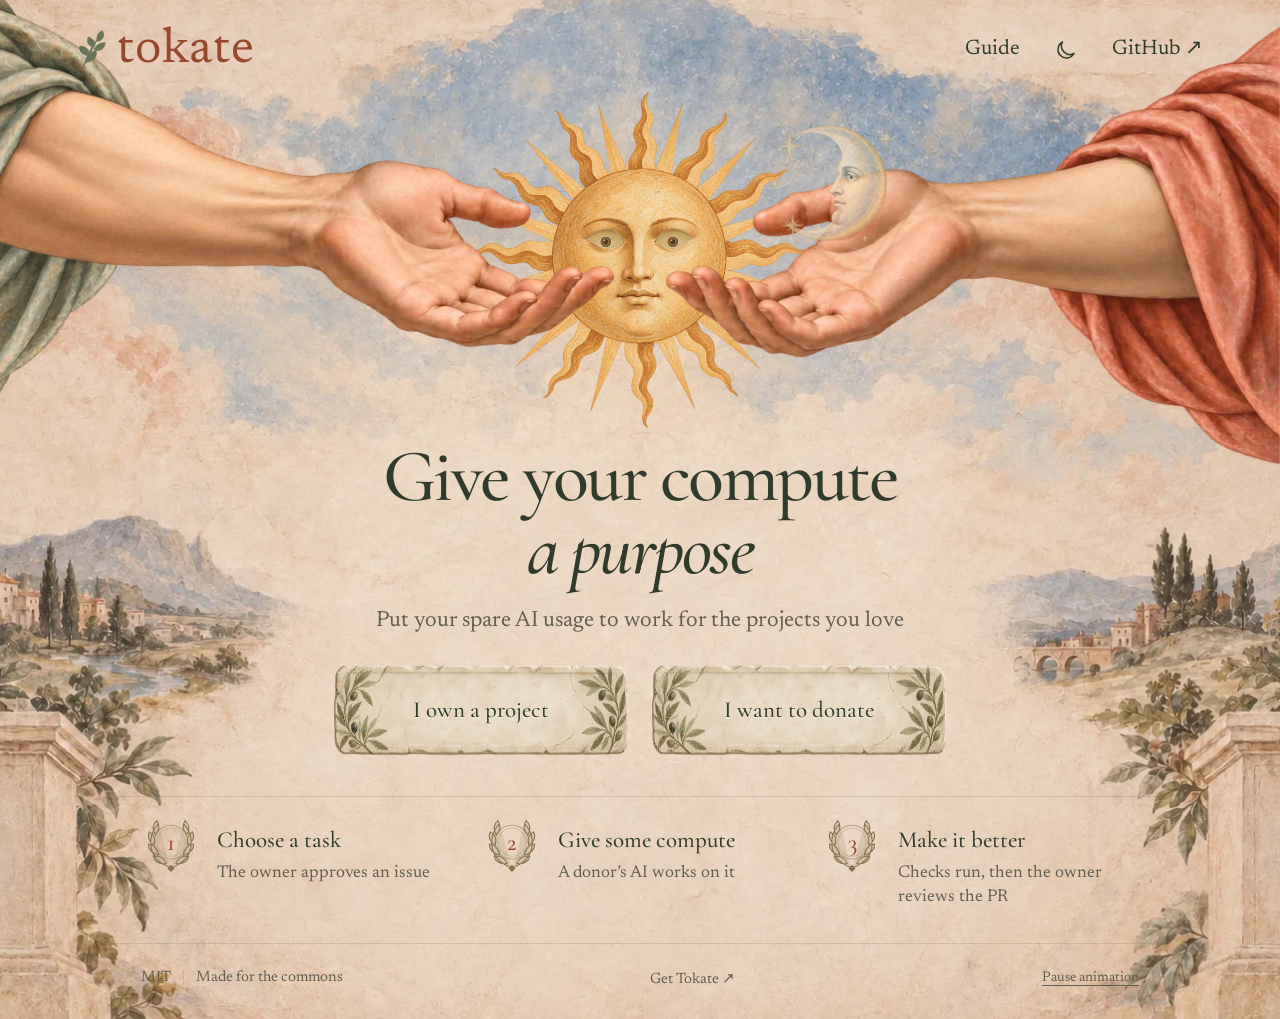
==== site/index.html @ a67f8fbc "Give irises and pupils matching painted grain" ====
<!doctype html>
<html lang="en">
    <head>
        <meta charset="utf-8" />
        <meta name="viewport" content="width=device-width,initial-scale=1" />
        <meta name="theme-color" content="#f3e7d4" />
        <meta
            name="description"
            content="Give your compute a purpose, help open-source projects with the AI usage you already have"
        />
        <title>Tokate · Give your compute a purpose</title>
        <script>
            try {
                document.documentElement.dataset.theme =
                    localStorage.getItem("tokate-theme") || "light";
            } catch {}
            if (location.hash === "#how-it-works") {
                history.replaceState(null, "", location.pathname + location.search);
                history.scrollRestoration = "manual";
                window.scrollTo(0, 0);
            }
        </script>
        <link rel="icon" href="assets/mark.svg" type="image/svg+xml" />
        <link rel="stylesheet" href="style.css" />
        <link rel="canonical" href="https://tokate.dev/" />
        <link
            rel="preload"
            as="image"
            href="assets/backdrop.webp"
            fetchpriority="high"
        />
        <link
            rel="preload"
            as="font"
            href="assets/cormorant.woff2"
            type="font/woff2"
            crossorigin
        />
        <link
            rel="preload"
            as="font"
            href="assets/cormorant-italic.woff2"
            type="font/woff2"
            crossorigin
        />
        <link
            rel="preload"
            as="font"
            href="assets/newsreader.woff2"
            type="font/woff2"
            crossorigin
        />
        <script src="app.js" defer></script>
    </head>
    <body>
        <a class="skip" href="#main">Skip to content</a>
        <header>
            <a class="wordmark" href="./" aria-label="Tokate home"
                ><svg viewBox="0 0 44 60" aria-hidden="true">
                    <path
                        d="M9 55C13 33 27 18 34 5M16 37C1 36 4 24 4 24c13 0 14 9 12 13M23 26C11 21 16 11 16 11c12 4 10 12 7 15M29 17C26 5 36 2 36 2c5 9-2 15-7 15M12 47c1-13 15-17 15-17 3 12-7 16-15 17M24 29c4-11 16-10 16-10-1 11-10 12-16 10"
                    /></svg
                >tokate</a
            >
            <nav aria-label="Main navigation">
                <a
                    href="https://github.com/obselate/tokate/blob/main/README.md"
                    >Guide</a
                >
                <button id="theme-toggle" type="button" aria-label="Switch to moonlight" title="Switch to moonlight">
                    <svg viewBox="0 0 24 24" aria-hidden="true">
                        <path class="theme-moon" d="M20 15.5A8.5 8.5 0 0 1 8.5 4 8.5 8.5 0 1 0 20 15.5Z" />
                        <g class="theme-sun">
                            <circle cx="12" cy="12" r="4" />
                            <path d="M12 1V4M12 20V23M1 12H4M20 12H23M4.2 4.2L6.3 6.3M17.7 17.7L19.8 19.8M4.2 19.8L6.3 17.7M17.7 6.3L19.8 4.2" />
                        </g>
                    </svg>
                </button>
                <a href="https://github.com/obselate/tokate"
                    >GitHub <span aria-hidden="true">↗</span></a
                >
            </nav>
        </header>
        <main id="main">
            <section class="hero" aria-labelledby="headline">
                <div class="heavens">
                    <button
                        class="sun"
                        type="button"
                        aria-label="Daylight"
                        aria-pressed="true"
                        data-theme="light"
                        title="Switch to daylight"
                    >
                        <img
                            src="assets/sun.webp"
                            alt=""
                            fetchpriority="high"
                            draggable="false"
                        />
                        <svg class="eyes" viewBox="0 0 1254 1254" aria-hidden="true">
                            <defs>
                                <clipPath id="left-eye">
                                    <path
                                        d="M430 548C452 536 478 514 505 514C532 514 554 533 568 557C542 582 516 592 489 583C465 575 447 558 430 548"
                                    />
                                </clipPath>
                                <clipPath id="right-eye">
                                    <path
                                        d="M684 557C698 533 721 514 748 513C776 512 800 531 823 543C804 562 782 582 756 586C729 590 703 578 684 557"
                                    />
                                </clipPath>
                                <radialGradient
                                    id="eye-white"
                                    cx=".5"
                                    cy=".75"
                                    r=".8"
                                >
                                    <stop stop-color="#e1c58d" />
                                    <stop offset=".65" stop-color="#c6a466" />
                                    <stop offset="1" stop-color="#96703a" />
                                </radialGradient>
                                <radialGradient id="iris">
                                    <stop stop-color="#654b2d" />
                                    <stop offset=".6" stop-color="#936939" />
                                    <stop offset="1" stop-color="#674c2c" />
                                </radialGradient>
                                <filter id="eye-grain" x="0" y="0" width="100%" height="100%">
                                    <feTurbulence type="fractalNoise" baseFrequency=".16" numOctaves="3" seed="7" result="grain" />
                                    <feColorMatrix type="matrix" values=".3 .3 .3 0 .55 .3 .3 .3 0 .55 .3 .3 .3 0 .55 0 0 0 0 1" />
                                    <feBlend in2="SourceGraphic" mode="multiply" />
                                    <feComposite in2="SourceGraphic" operator="in" />
                                    <feDisplacementMap in2="grain" scale="1.2" xChannelSelector="R" yChannelSelector="G" />
                                </filter>
                            </defs>
                            <g class="eye eye-left">
                                <path
                                    class="white" filter="url(#eye-grain)"
                                    d="M430 548C452 536 478 514 505 514C532 514 554 533 568 557C542 582 516 592 489 583C465 575 447 558 430 548"
                                />
                                <g clip-path="url(#left-eye)">
                                    <g class="pupil" filter="url(#eye-grain)">
                                        <circle
                                            cx="501"
                                            cy="560"
                                            r="21"
                                            fill="url(#iris)"
                                        />
                                        <circle
                                            cx="501"
                                            cy="560"
                                            r="9"
                                            fill="#503a26"
                                        />
                                        <circle
                                            cx="496"
                                            cy="555"
                                            r="3"
                                            fill="#ebd5a7"
                                            opacity=".8"
                                        />
                                    </g>
                                </g>
                                <path
                                    class="lid"
                                    d="M430 548C452 536 478 514 505 514C532 514 554 533 568 557"
                                />
                            </g>
                            <g class="eye eye-right">
                                <path
                                    class="white" filter="url(#eye-grain)"
                                    d="M684 557C698 533 721 514 748 513C776 512 800 531 823 543C804 562 782 582 756 586C729 590 703 578 684 557"
                                />
                                <g clip-path="url(#right-eye)">
                                    <g class="pupil" filter="url(#eye-grain)">
                                        <circle
                                            cx="748"
                                            cy="560"
                                            r="21"
                                            fill="url(#iris)"
                                        />
                                        <circle
                                            cx="748"
                                            cy="560"
                                            r="9"
                                            fill="#503a26"
                                        />
                                        <circle
                                            cx="743"
                                            cy="555"
                                            r="3"
                                            fill="#ebd5a7"
                                            opacity=".8"
                                        />
                                    </g>
                                </g>
                                <path
                                    class="lid"
                                    d="M684 557C698 533 721 514 748 513C776 512 800 531 823 543"
                                />
                            </g>
                        </svg>
                    </button>
                    <button
                        class="moon"
                        type="button"
                        aria-label="Moonlight"
                        aria-pressed="false"
                        data-theme="dark"
                        title="Switch to moonlight"
                    >
                        <img src="assets/moon.webp" alt="" draggable="false" />
                        <svg class="eyes" viewBox="0 0 1254 1254" aria-hidden="true">
                            <defs>
                                <clipPath id="moon-eye">
                                    <path d="M764 549C796 548 833 568 865 578C838 592 799 600 773 590C763 580 760 564 764 549" />
                                </clipPath>
                                <radialGradient id="moon-white" cx=".6" cy=".8" r=".9">
                                    <stop stop-color="#e4d4ac" />
                                    <stop offset=".65" stop-color="#cabb97" />
                                    <stop offset="1" stop-color="#8b8874" />
                                </radialGradient>
                                <radialGradient id="moon-iris">
                                    <stop stop-color="#485453" />
                                    <stop offset=".65" stop-color="#79837a" />
                                    <stop offset="1" stop-color="#535e5b" />
                                </radialGradient>
                            </defs>
                            <g clip-path="url(#moon-eye)">
                                <path fill="url(#moon-white)" filter="url(#eye-grain)" d="M760 545H870V605H760Z" />
                                <g class="pupil" filter="url(#eye-grain)">
                                    <ellipse cx="806" cy="573" rx="16" ry="23" fill="url(#moon-iris)" />
                                    <ellipse cx="806" cy="571" rx="7" ry="12" fill="#384342" />
                                    <circle cx="802" cy="563" r="3" fill="#f0e6cc" opacity=".8" />
                                </g>
                            </g>
                        </svg>
                        <img class="moon-stars" src="assets/painted-stars.webp" alt="" draggable="false" />
                    </button>
                    <img
                        class="hands hand-left"
                        src="assets/hands-smooth.webp"
                        alt=""
                        fetchpriority="high"
                        draggable="false"
                    />
                    <img
                        class="hands hand-right"
                        src="assets/hands-smooth.webp"
                        alt=""
                        draggable="false"
                    />
                </div>
                <div class="hero-copy">
                    <h1 id="headline">
                        Give your compute<br /><em>a purpose</em>
                    </h1>
                    <p>
                        Put your spare AI usage to work<br
                            class="mobile-break"
                        />
                        for the projects you love
                    </p>
                    <div class="choices">
                        <button class="button primary" data-role="owner">
                            I own a project</button
                        ><button class="button secondary" data-role="donor">
                            I want to donate
                        </button>
                    </div>
                </div>
            </section>
            <section
                class="steps"
                aria-label="How Tokate works"
            >
                <article>
                    <span class="number">1</span>
                    <div>
                        <h2>Choose a task</h2>
                        <p>The owner approves an issue</p>
                    </div>
                </article>
                <article>
                    <span class="number">2</span>
                    <div>
                        <h2>Give some compute</h2>
                        <p>A donor’s AI works on it</p>
                    </div>
                </article>
                <article>
                    <span class="number">3</span>
                    <div>
                        <h2>Make it better</h2>
                        <p>Checks run, then the owner reviews the PR</p>
                    </div>
                </article>
            </section>
        </main>
        <footer>
            <span class="commons">
                <a href="https://github.com/obselate/tokate/blob/main/LICENSE">MIT</a>
                <span>Made for the commons</span>
            </span>
            <a href="https://github.com/obselate/tokate/releases/latest"
                >Get Tokate <span aria-hidden="true">↗</span></a
            ><button id="motion" aria-pressed="false">Pause animation</button>
        </footer>
        <dialog id="setup" aria-labelledby="setup-title">
            <div class="scroll-content" tabindex="-1" autofocus>
                <h2 id="setup-title"></h2>
                <ol id="setup-steps"></ol>
                <div class="agent-help">
                    <p>Have a coding agent? Let it guide you</p>
                    <button class="button primary" id="copy-prompt">
                        <svg class="copy-check" viewBox="0 0 24 24" aria-hidden="true"><path d="M5 12L10 17L20 6" /></svg>
                        <span id="copy-status" aria-live="polite" aria-atomic="true">Copy setup prompt</span>
                    </button>
                </div>
                <a
                    class="guide-link"
                    id="full-guide"
                    href="https://github.com/obselate/tokate/blob/main/README.md"
                    >Or follow the step-by-step guide ↗</a
                >
                <button id="dismiss">Roll up the scroll</button>
                <textarea
                    id="prompt-fallback"
                    aria-label="Setup prompt to copy"
                    readonly
                    hidden
                ></textarea>
            </div>
            <button
                class="roll-handle"
                aria-label="Drag upward to roll up"
                title="Drag upward to roll up"
            ></button>
        </dialog>
    </body>
</html>
---- site/style.css ----
@font-face {
    font-family: Decree;
    src: url(assets/tokate-decree.woff2) format("woff2");
    font-weight: 400;
    font-display: swap;
}
@font-face {
    font-family: Cormorant;
    src: url(assets/cormorant.woff2) format("woff2");
    font-weight: 500;
    font-display: swap;
}
@font-face {
    font-family: Cormorant;
    src: url(assets/cormorant-italic.woff2) format("woff2");
    font-weight: 500;
    font-style: italic;
    font-display: swap;
}
@font-face {
    font-family: Newsreader;
    src: url(assets/newsreader-italic.woff2) format("woff2");
    font-weight: 400;
    font-style: italic;
    font-display: swap;
}
@font-face {
    font-family: Newsreader;
    src: url(assets/newsreader.woff2) format("woff2");
    font-weight: 400;
    font-display: swap;
}
:root {
    color-scheme: light;
    --paper: #f3e7d4;
    --ink: #303b2b;
    --muted: #625d4e;
    --rust: #97492e;
    --sage: #697459;
    --line: #7e725338;
    --serif: Newsreader, Georgia, serif;
    --display: Cormorant, Georgia, serif;
}
:root[data-theme="dark"] {
    color-scheme: dark;
    --paper: #23324b;
    --ink: #eee5cf;
    --muted: #c1c6cb;
    --rust: #e2bb80;
    --sage: #b0bfa6;
    --line: #c4cbd536;
}
* {
    box-sizing: border-box;
}
html {
    scroll-behavior: smooth;
    scroll-padding-top: 2rem;
}
body {
    margin: 0;
    background: var(--paper) url(assets/backdrop.webp) center top/cover no-repeat;
    color: var(--ink);
    font-family: var(--serif);
    font-size: 18px;
    min-height: 100svh;
    transition: background-color 0.7s ease, color 0.5s ease;
}
:root[data-theme="dark"] body {
    background-blend-mode: multiply;
}
a {
    color: inherit;
    text-decoration: none;
}
button,
a {
    -webkit-tap-highlight-color: transparent;
}
button {
    font: inherit;
    cursor: pointer;
}
a:focus-visible,
button:focus-visible,
textarea:focus-visible {
    outline: 2px solid var(--rust);
    outline-offset: 6px;
}
header {
    max-width: 1400px;
    margin: auto;
    padding: 25px 6%;
    display: flex;
    align-items: center;
    justify-content: space-between;
    position: relative;
    z-index: 2;
}
.wordmark {
    display: flex;
    align-items: center;
    gap: 9px;
    font-size: 50px;
    letter-spacing: 1px;
    line-height: 1;
    color: var(--rust);
}
.wordmark svg {
    width: 31px;
    height: 45px;
    fill: var(--sage);
    stroke: var(--sage);
    stroke-width: 1;
}
nav {
    display: flex;
    gap: 34px;
    font-size: 21px;
    align-items: center;
    line-height: 1.2;
}
#theme-toggle {
    display: grid;
    place-items: center;
    padding: 8px 0;
    border: 0;
    background: none;
    color: var(--ink);
}
#theme-toggle:hover {
    color: var(--rust);
}
#theme-toggle svg {
    width: 24px;
    height: 24px;
    fill: none;
    stroke: currentColor;
    stroke-width: 1.5;
    stroke-linecap: round;
    stroke-linejoin: round;
}
.theme-sun,
:root[data-theme="dark"] .theme-moon {
    display: none;
}
:root[data-theme="dark"] .theme-sun {
    display: inline;
}
nav a {
    display: inline-flex;
    align-items: baseline;
    gap: 5px;
    padding: 8px 0;
}
nav a:hover,
.guide-link:hover,
footer a:hover {
    color: var(--rust);
}
.hero {
    overflow-x: clip;
    position: relative;
    text-align: center;
    margin: 0 auto;
}
.heavens {
    --orb-offset: clamp(108px, 15vw, 900px);
    --orb-rise: clamp(65px, 6vw, 240px);
    --orb-scale: 0.4;
    height: 340px;
    position: relative;
    isolation: isolate;
    overflow: visible;
    pointer-events: none;
}
.sun,
.moon {
    position: absolute;
    width: 340px;
    height: 340px;
    left: 50%;
    top: -10px;
    transform: translateX(-50%);
    z-index: 1;
    border: 0;
    padding: 0;
    background: none;
    border-radius: 50%;
    pointer-events: auto;
    transition: transform 0.75s cubic-bezier(0.45, 0, 0.2, 1), opacity 0.65s ease;
}
.sun {
    animation: sun-appear 0.3s ease both;
}
.moon {
    transform: translate(calc(-50% + var(--orb-offset)), calc(-1 * var(--orb-rise))) scale(var(--orb-scale));
    opacity: 0.75;
    z-index: 3;
}
.moon-stars {
    width: 100%;
    height: 100%;
    opacity: 0.8;
}
:root[data-theme="dark"] .sun {
    transform: translate(calc(-50% + var(--orb-offset)), calc(-1 * var(--orb-rise))) scale(var(--orb-scale));
    opacity: 0.55;
    animation: none;
    z-index: 3;
}
:root[data-theme="dark"] .moon {
    transform: translateX(-50%);
    opacity: 1;
    z-index: 1;
}
:root[data-theme="dark"] .hands {
    filter: brightness(0.65) saturate(0.65);
}
.sun img,
.moon img,
.eyes {
    position: absolute;
    inset: 0;
    width: 100%;
    height: 100%;
    object-fit: contain;
}
.eyes {
    overflow: visible;
}
.eye {
    transform-box: fill-box;
    transform-origin: center bottom;
    transition:
        transform 0.13s ease,
        opacity 0.09s ease;
}
.blink .eye {
    transform: scaleY(0.1);
    opacity: 0;
}
.white {
    fill: url(#eye-white);
    stroke: #916b3c;
    stroke-opacity: 0.5;
    stroke-width: 1.5;
}
.lid {
    fill: none;
    stroke: #886336;
    stroke-width: 3;
    opacity: 0.7;
}
.pupil {
    transition: transform 1.7s cubic-bezier(0.25, 0.1, 0.25, 1);
}
.hands {
    position: absolute;
    width: 102.4%;
    height: auto;
    left: -2.4%;
    top: calc(-295px - 0.8vw);
    z-index: 2;
    will-change: transform;
    pointer-events: none;
    transition: filter 0.7s ease;
}
.hand-left {
    clip-path: inset(0 50% 0 0);
    animation: hand-left 0.55s cubic-bezier(0.16, 1, 0.3, 1) both;
}
.hand-right {
    clip-path: inset(0 0 0 50%);
    animation: hand-right 0.55s 0.08s cubic-bezier(0.16, 1, 0.3, 1) both;
}
.hero-copy {
    position: relative;
    z-index: 3;
    padding: 0 24px 32px;
}
h1 {
    font-family: var(--display);
    font-weight: 500;
    font-size: clamp(48px, 5.8vw, 83px);
    line-height: 0.98;
    letter-spacing: -2.5px;
    margin: 0 0 21px;
}
h1 em {
    font-style: italic;
    font-weight: 500;
}
.hero-copy > p {
    font-size: 22px;
    line-height: 1.4;
    margin: 0 0 27px;
    color: var(--muted);
}
.mobile-break {
    display: none;
}
.choices {
    display: flex;
    justify-content: center;
    gap: 18px;
}
.button {
    padding: 17px 26px;
    border-radius: 5px;
    display: inline-flex;
    justify-content: space-between;
    align-items: center;
    gap: 35px;
    min-width: 224px;
    border: 1px solid transparent;
    font-size: 19px;
    transition:
        background 0.2s,
        transform 0.2s;
}
.button:hover {
    transform: translateY(-2px);
}
.primary {
    background: var(--rust);
    color: #fff5e8;
}
.primary:hover {
    background: #7d3d27;
}
.secondary {
    border: 1px solid var(--sage);
    background: #f8edda85;
    color: var(--ink);
}
.secondary:hover {
    background: #e5d9c3;
}
.choices .button,
.agent-help .button {
    min-width: 300px;
    min-height: 92px;
    padding: 22px 62px;
    border: 0;
    border-radius: 8px;
    background: url(assets/stone-olive.webp) center / 100% 142% no-repeat;
    color: #303b2b;
    justify-content: center;
    font-family: var(--display);
    font-size: 23px;
    font-weight: 500;
    text-shadow: 0 1px #fff9e6;
    transition:
        filter 0.2s,
        transform 0.2s;
}
.choices .button:hover,
.agent-help .button:hover {
    filter: brightness(1.05) drop-shadow(0 3px 2px #56482c26);
}
.choices .button:active {
    transform: translateY(0);
}
.steps {
    max-width: 1050px;
    margin: 8px auto 0;
    display: grid;
    grid-template-columns: repeat(3, 1fr);
    padding: 30px 26px 33px;
    gap: 24px;
    border-top: 1px solid var(--line);
    scroll-margin-top: 30px;
}
.steps article {
    display: flex;
    gap: 16px;
    align-items: flex-start;
}
.number {
    display: grid;
    place-items: center;
    flex-shrink: 0;
    width: 60px;
    height: 64px;
    margin-top: -15px;
    padding-bottom: 4px;
    background: url(assets/laurel.svg) center / contain no-repeat;
    color: var(--rust);
    font-variant-numeric: lining-nums;
    font-family: var(--display);
    font-size: 24px;
    font-weight: 500;
}
h2 {
    font-family: var(--display);
    font-weight: 500;
}
.steps h2 {
    font-size: 23px;
    margin: 2px 0 10px;
    line-height: 1;
}
.steps p {
    font-size: 17px;
    color: var(--muted);
    line-height: 1.4;
    margin: 0;
}
.commons {
    display: inline-flex;
    align-items: center;
    gap: 12px;
}
.commons a {
    padding-right: 12px;
    border-right: 1px solid var(--line);
}
footer {
    margin: 0 auto;
    max-width: 1050px;
    padding: 20px 26px 27px;
    border-top: 1px solid var(--line);
    display: flex;
    align-items: center;
    justify-content: space-between;
    gap: 20px;
    font-size: 15px;
    color: var(--muted);
}
#motion {
    color: inherit;
    background: none;
    border: 0;
    padding: 7px 0;
    font-size: 14px;
    text-decoration: underline;
    text-underline-offset: 4px;
}
.skip {
    position: absolute;
    left: 20px;
    top: -100px;
    z-index: 10;
    padding: 12px;
    background: var(--paper);
}
.skip:focus {
    top: 15px;
}
dialog {
    color-scheme: light;
    --ink: #303b2b;
    --muted: #625d4e;
    --rust: #97492e;
    --sage: #697459;
    --line: #7e725338;
    --scroll-head: 125px;
    --scroll-foot: 110px;
    color: var(--ink);
    background: none;
    border: 0;
    padding: var(--scroll-head) 60px var(--scroll-foot);
    max-width: 780px;
    width: calc(100% - 20px);
    max-height: 92svh;
    filter: drop-shadow(0 18px 30px #241b2b55);
}
dialog::before {
    content: "";
    position: absolute;
    inset: 0;
    z-index: -1;
    background: url(assets/scroll.webp) center / 100% 100% no-repeat;
    clip-path: inset(0 0 calc(var(--roll-offset, 0px) + 10%));
    transition: clip-path 0.2s ease;
    pointer-events: none;
}
.roll-handle {
    position: absolute;
    inset: auto 0 0;
    height: 14%;
    width: 100%;
    padding: 0;
    border: 0;
    background: url(assets/scroll.webp) center bottom / 100% 714.2857% no-repeat;
    transform: translateY(calc(-1 * var(--roll-offset, 0px)));
    transition: transform 0.2s ease;
    cursor: grab;
    touch-action: none;
    user-select: none;
}
.rolling,
.rolling .roll-handle {
    cursor: grabbing;
    user-select: none;
}
.rolling::before,
.rolling .roll-handle,
.rolling .scroll-content {
    transition: none;
}
.scroll-content {
    clip-path: inset(0 0 var(--text-clip, 0px));
    transition: clip-path 0.2s ease;
    max-height: calc(92svh - var(--scroll-head) - var(--scroll-foot));
    overflow-y: auto;
    padding: 0 6px;
    scrollbar-width: thin;
    scrollbar-color: #a78a56 transparent;
}
dialog::backdrop {
    background: #2c261c85;
    backdrop-filter: blur(5px);
}
:root[data-theme="dark"] dialog::backdrop {
    background: #07101caa;
}
dialog h2 {
    font-family: Decree, var(--display);
    font-weight: 400;
    font-size: 32px;
    line-height: 1.25;
    text-align: center;
    color: #713d2c;
    margin: 0 0 22px;
    padding-bottom: 23px;
    background: url(assets/mark.svg) center bottom / 18px 24px no-repeat;
}
dialog ol {
    width: fit-content;
    max-width: 100%;
    margin-inline: auto;
    padding: 0 20px;
    list-style: none;
    counter-reset: step;
}
dialog li {
    counter-increment: step;
    display: flex;
    align-items: baseline;
    gap: 16px;
    line-height: 1.4;
    margin: 16px 0;
    font-family: var(--display);
    font-size: 23px;
}
.illuminated-initial {
    display: inline-block;
    width: 64px;
    height: 72px;
    object-fit: contain;
    vertical-align: -0.2em;
    margin-right: 2px;
}
dialog li:before {
    content: counter(step, upper-roman);
    color: var(--rust);
    font-family: Decree, var(--display);
    font-size: 27px;
    min-width: 36px;
}
.agent-help {
    border-top: 1px solid var(--line);
    margin-top: 16px;
    padding-top: 4px;
}
.agent-help p {
    font-family: var(--display);
    font-size: 21px;
    text-align: center;
}
.agent-help .button {
    display: flex;
    align-items: center;
    justify-content: center;
    gap: 8px;
    font-size: 21px;
    min-width: 0;
    min-height: 80px;
    padding: 18px 50px;
    width: min(100%, 360px);
    background-size: 100% auto;
    margin-inline: auto;
}
.copy-check {
    display: none;
    width: 22px;
    height: 22px;
    flex-shrink: 0;
    fill: none;
    stroke: currentColor;
    stroke-width: 2;
    stroke-linecap: round;
    stroke-linejoin: round;
}
.copied .copy-check {
    display: block;
}
.guide-link {
    display: block;
    margin-top: 12px;
    text-align: center;
    font-family: var(--display);
    font-size: 19px;
    text-decoration: underline;
    text-underline-offset: 4px;
}
#dismiss {
    display: block;
    margin: 14px auto 0;
    padding: 8px 14px;
    border: 0;
    background: none;
    color: var(--rust);
    font-family: var(--display);
    font-size: 25px;
    font-weight: 500;
}
#dismiss:hover {
    color: var(--ink);
}
textarea {
    width: 100%;
    min-height: 120px;
    margin-top: 15px;
    padding: 12px;
    background: #fff8eb;
    border: 1px solid var(--sage);
    font:
        14px/1.5 system-ui,
        sans-serif;
}
body.modal-open {
    overflow: hidden;
}
.paused .pupil {
    transition: none;
}
.paused .hands,
.paused .sun {
    animation: none;
}
@keyframes hand-left {
    from {
        opacity: 0;
        transform: translate(-13%, 45px) rotate(-3deg);
    }
    to {
        opacity: 1;
        transform: translate(0) rotate(0);
    }
}
@keyframes hand-right {
    from {
        opacity: 0;
        transform: translate(13%, 60px) rotate(3deg);
    }
    to {
        opacity: 1;
        transform: translate(0) rotate(0);
    }
}
@keyframes sun-appear {
    from {
        opacity: 0;
    }
    to {
        opacity: 1;
    }
}
@media (min-width: 1500px) {
    .heavens {
        height: 25vw;
    }
    .sun,
    .moon {
        width: 24.375vw;
        height: 24.375vw;
    }
    .hands {
        top: -19.55vw;
    }
}
@media (max-width: 900px) {
    header {
        padding: 23px 5%;
    }
    .wordmark {
        font-size: 43px;
    }
    nav {
        gap: 24px;
    }
    .heavens {
        height: 290px;
    }
    .sun,
    .moon {
        width: 285px;
        height: 285px;
        top: 0;
    }
    .hands {
        width: 130%;
        max-width: none;
        left: -16.5234%;
        top: -110px;
    }
    .hero-copy {
        padding-bottom: 28px;
    }
    h1 {
        font-family: var(--display);
        font-size: 65px;
    }
    .steps {
        margin: 0 5%;
        padding-left: 0;
        padding-right: 0;
    }
    .steps h2 {
        font-size: 21px;
    }
    .steps p {
        font-size: 16px;
    }
    footer {
        margin: 0 5%;
        padding-left: 0;
        padding-right: 0;
    }
}
@media (max-width: 600px) {
    .heavens {
        --orb-scale: 0.34;
        --orb-rise: 65px;
    }
    body {
        background-size: auto 100%;
    }
    header {
        padding: 22px 6% 8px;
    }
    .wordmark {
        font-size: 30px;
        gap: 6px;
    }
    .wordmark svg {
        width: 25px;
        height: 36px;
    }
    nav {
        gap: 10px;
        font-size: 16px;
    }
    .heavens {
        height: 265px;
        margin-top: 8px;
    }
    .sun,
    .moon {
        width: 250px;
        height: 250px;
        top: -5px;
    }
    .hands {
        width: 185%;
        left: -44.668%;
        top: -52px;
    }
    .hero-copy {
        padding: 2px 22px 34px;
    }
    h1 {
        font-family: var(--display);
        font-size: 52px;
        letter-spacing: -1.8px;
        line-height: 1.02;
        margin-bottom: 18px;
    }
    .hero-copy > p {
        font-size: 19px;
        line-height: 1.4;
        margin-bottom: 24px;
    }
    .mobile-break {
        display: block;
    }
    .choices .button {
        min-width: 0;
        width: 100%;
        font-size: 23px;
    }
    .choices {
        gap: 10px;
        flex-direction: column;
        max-width: 330px;
        margin: auto;
    }
    .button {
        min-width: 0;
        font-size: 18px;
        padding: 15px 23px;
    }
    .steps {
        display: flex;
        flex-direction: column;
        gap: 24px;
        margin: 0 8%;
        padding: 27px 0;
    }
    .steps article {
        gap: 16px;
    }
    .steps h2 {
        font-size: 23px;
        margin-bottom: 7px;
    }
    .steps p {
        font-size: 17px;
    }
    footer {
        margin: 0 8%;
        flex-wrap: wrap;
        gap: 12px;
        font-size: 14px;
        padding: 21px 0;
    }
    #motion {
        font-size: 13px;
    }
    dialog {
        --scroll-head: 122px;
        padding: var(--scroll-head) 28px var(--scroll-foot);
    }
    dialog h2 {
        font-size: 27px;
    }
    dialog li {
        font-size: 21px;
        gap: 10px;
    }
    .agent-help .button {
        min-height: 64px;
        padding: 18px 20px;
        font-size: 19px;
    }
    .illuminated-initial {
        width: 52px;
        height: 60px;
    }
}
@media (prefers-reduced-motion: reduce) {
    html {
        scroll-behavior: auto;
    }
    *,
    *:before,
    *:after {
        animation: none !important;
        transition: none !important;
    }
}
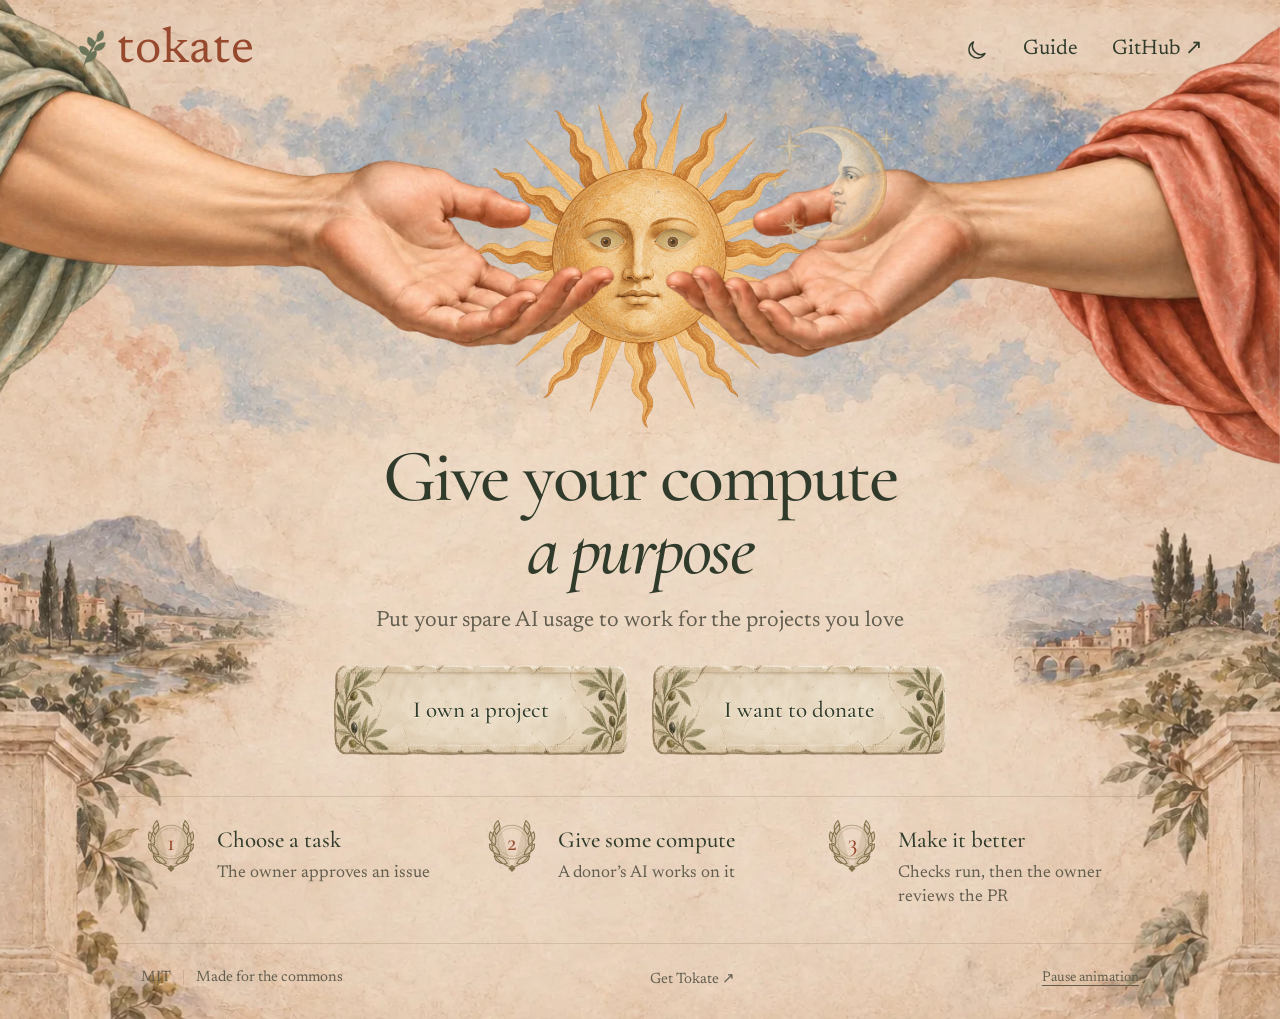
==== commit 0c3a77eb: "Place theme toggle before Guide" ====
--- a/site/index.html
+++ b/site/index.html
@@ -63,10 +63,6 @@
                 >tokate</a
             >
             <nav aria-label="Main navigation">
-                <a
-                    href="https://github.com/obselate/tokate/blob/main/README.md"
-                    >Guide</a
-                >
                 <button id="theme-toggle" type="button" aria-label="Switch to moonlight" title="Switch to moonlight">
                     <svg viewBox="0 0 24 24" aria-hidden="true">
                         <path class="theme-moon" d="M20 15.5A8.5 8.5 0 0 1 8.5 4 8.5 8.5 0 1 0 20 15.5Z" />
@@ -76,6 +72,10 @@
                         </g>
                     </svg>
                 </button>
+                <a
+                    href="https://github.com/obselate/tokate/blob/main/README.md"
+                    >Guide</a
+                >
                 <a href="https://github.com/obselate/tokate"
                     >GitHub <span aria-hidden="true">↗</span></a
                 >
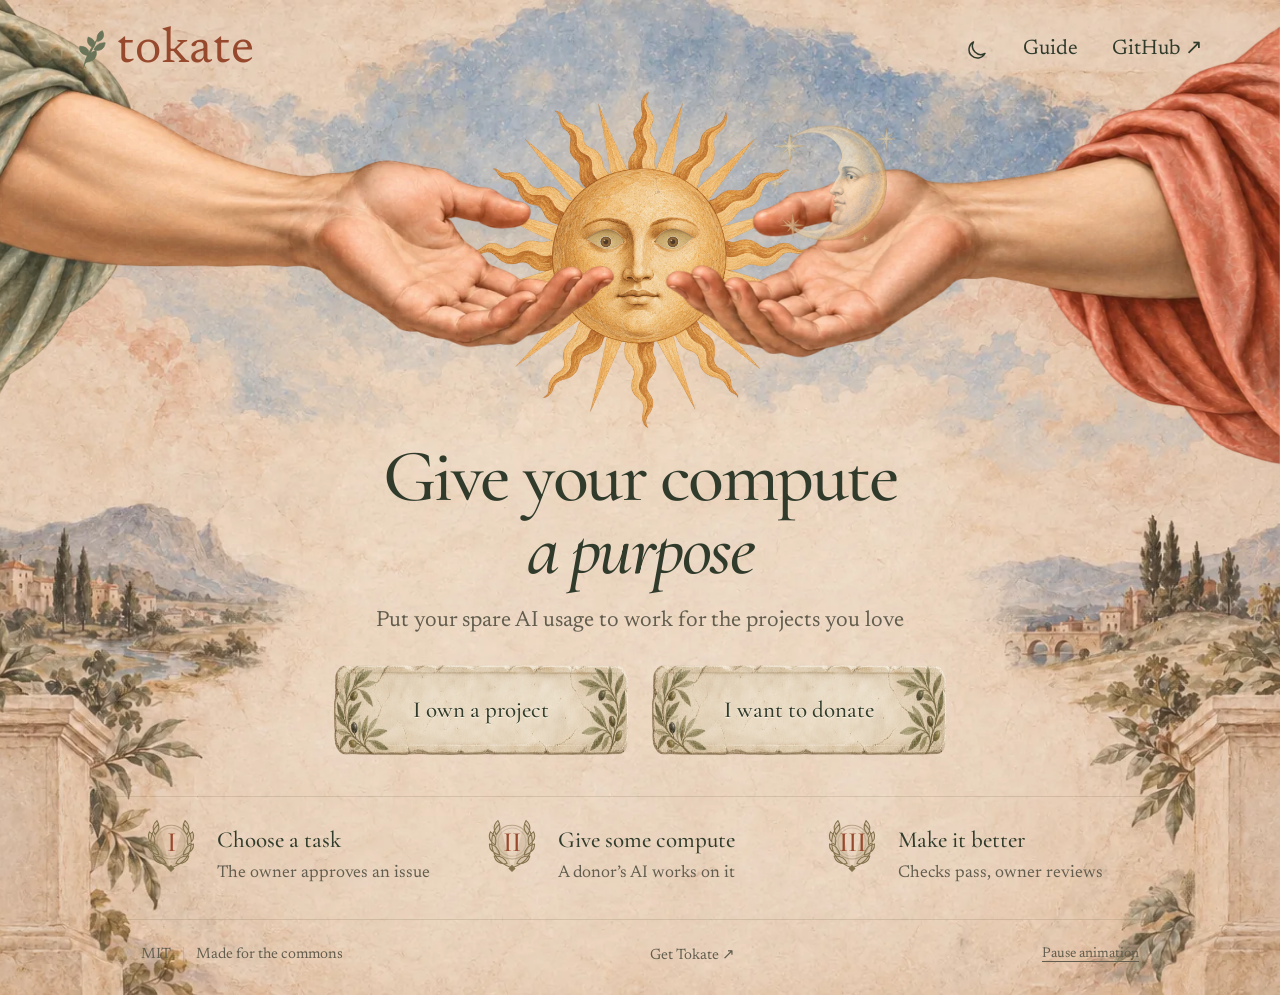
==== commit f29a1ef6: "Center Roman step markers and gate eyes on decoded artwork" ====
--- a/site/index.html
+++ b/site/index.html
@@ -63,7 +63,7 @@
                 >tokate</a
             >
             <nav aria-label="Main navigation">
-                <button id="theme-toggle" type="button" aria-label="Switch to moonlight" title="Switch to moonlight">
+                <button id="theme-toggle" type="button" aria-label="Switch to moonlight">
                     <svg viewBox="0 0 24 24" aria-hidden="true">
                         <path class="theme-moon" d="M20 15.5A8.5 8.5 0 0 1 8.5 4 8.5 8.5 0 1 0 20 15.5Z" />
                         <g class="theme-sun">
@@ -90,7 +90,6 @@
                         aria-label="Daylight"
                         aria-pressed="true"
                         data-theme="light"
-                        title="Switch to daylight"
                     >
                         <img
                             src="assets/sun.webp"
@@ -207,7 +206,6 @@
                         aria-label="Moonlight"
                         aria-pressed="false"
                         data-theme="dark"
-                        title="Switch to moonlight"
                     >
                         <img src="assets/moon.webp" alt="" draggable="false" />
                         <svg class="eyes" viewBox="0 0 1254 1254" aria-hidden="true">
@@ -275,24 +273,24 @@
                 aria-label="How Tokate works"
             >
                 <article>
-                    <span class="number">1</span>
+                    <span class="number">I</span>
                     <div>
                         <h2>Choose a task</h2>
                         <p>The owner approves an issue</p>
                     </div>
                 </article>
                 <article>
-                    <span class="number">2</span>
+                    <span class="number">II</span>
                     <div>
                         <h2>Give some compute</h2>
                         <p>A donor’s AI works on it</p>
                     </div>
                 </article>
                 <article>
-                    <span class="number">3</span>
+                    <span class="number">III</span>
                     <div>
                         <h2>Make it better</h2>
-                        <p>Checks run, then the owner reviews the PR</p>
+                        <p>Checks pass, owner reviews</p>
                     </div>
                 </article>
             </section>
--- a/site/style.css
+++ b/site/style.css
@@ -228,6 +228,10 @@
 }
 .eyes {
     overflow: visible;
+    visibility: hidden;
+}
+.art-ready .eyes {
+    visibility: visible;
 }
 .eye {
     transform-box: fill-box;
@@ -387,9 +391,9 @@
     padding-bottom: 4px;
     background: url(assets/laurel.svg) center / contain no-repeat;
     color: var(--rust);
-    font-variant-numeric: lining-nums;
     font-family: var(--display);
-    font-size: 24px;
+    font-size: 28px;
+    line-height: 1;
     font-weight: 500;
 }
 h2 {
@@ -716,6 +720,7 @@
     }
     .steps {
         margin: 0 5%;
+        grid-template-columns: 1fr;
         padding-left: 0;
         padding-right: 0;
     }
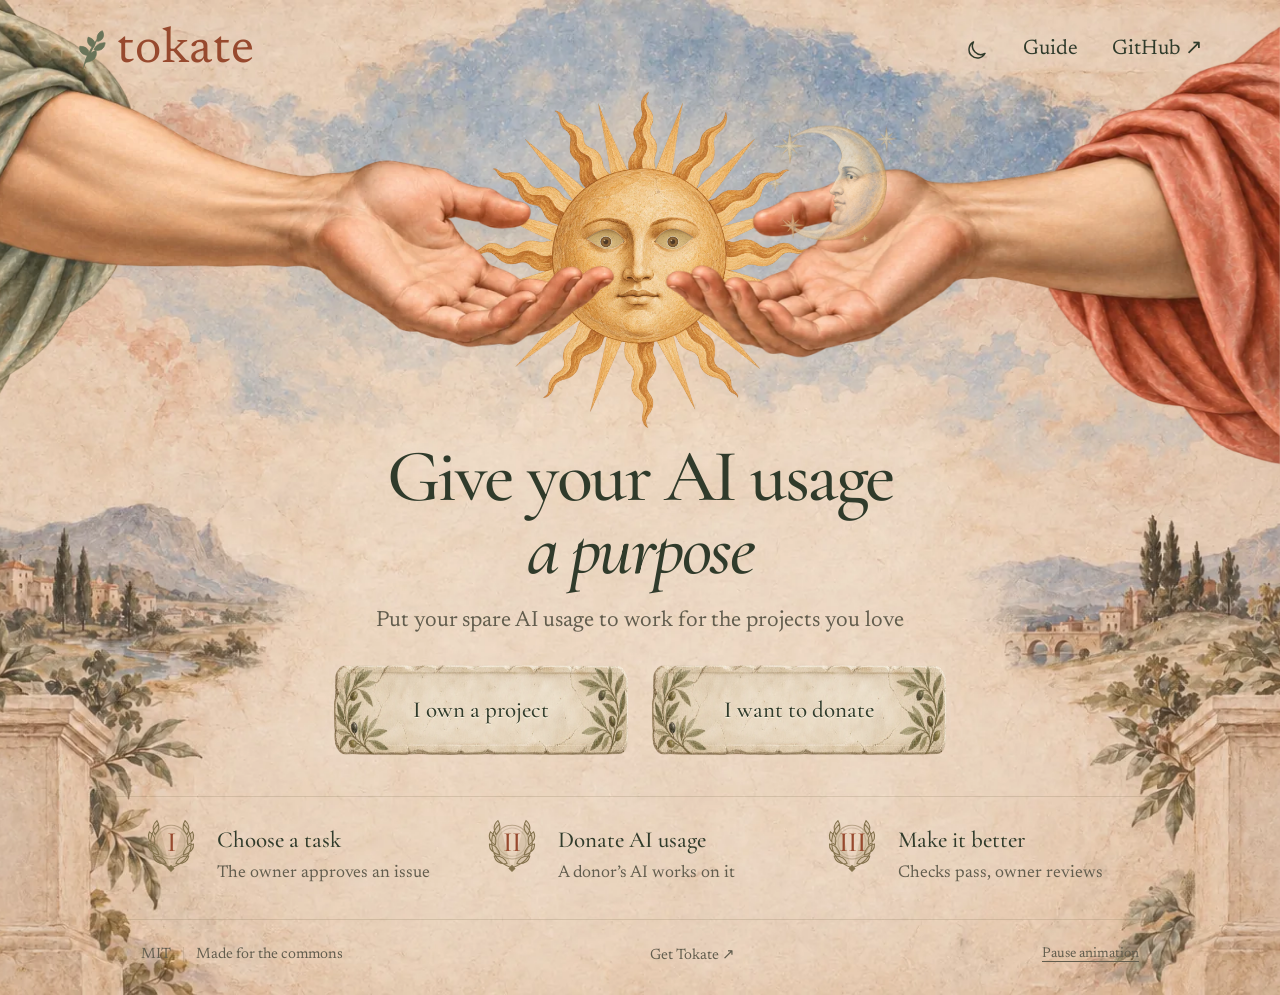
==== commit 532089d1: "Use more precise wording for AI usage and inference Closes #9" ====
--- a/site/index.html
+++ b/site/index.html
@@ -6,9 +6,25 @@
         <meta name="theme-color" content="#f3e7d4" />
         <meta
             name="description"
-            content="Give your compute a purpose, help open-source projects with the AI usage you already have"
-        />
-        <title>Tokate · Give your compute a purpose</title>
+            content="Give your AI usage a purpose, help open-source projects with the AI usage you already have"
+        />
+        <title>Tokate · Give your AI usage a purpose</title>
+        <meta property="og:type" content="website" />
+        <meta property="og:site_name" content="Tokate" />
+        <meta property="og:locale" content="en_US" />
+        <meta property="og:title" content="Tokate · Give your AI usage a purpose" />
+        <meta property="og:description" content="Put your spare AI usage to work for the open-source projects you love." />
+        <meta property="og:url" content="https://tokate.dev/" />
+        <meta property="og:image" content="https://tokate.dev/assets/social-card.jpg" />
+        <meta property="og:image:type" content="image/jpeg" />
+        <meta property="og:image:width" content="1200" />
+        <meta property="og:image:height" content="630" />
+        <meta property="og:image:alt" content="Tokate's painted sun held between two hands above the words Give your AI usage a purpose." />
+        <meta name="twitter:card" content="summary_large_image" />
+        <meta name="twitter:title" content="Tokate · Give your AI usage a purpose" />
+        <meta name="twitter:description" content="Put your spare AI usage to work for the open-source projects you love." />
+        <meta name="twitter:image" content="https://tokate.dev/assets/social-card.jpg" />
+        <meta name="twitter:image:alt" content="Tokate's painted sun held between two hands above the words Give your AI usage a purpose." />
         <script>
             try {
                 document.documentElement.dataset.theme =
@@ -20,7 +36,10 @@
                 window.scrollTo(0, 0);
             }
         </script>
-        <link rel="icon" href="assets/mark.svg" type="image/svg+xml" />
+        <link rel="icon" href="favicon.ico" sizes="16x16 32x32 48x48" />
+        <link rel="icon" href="assets/mark.svg" type="image/svg+xml" sizes="any" />
+        <link rel="apple-touch-icon" href="apple-touch-icon.png" sizes="180x180" />
+        <link rel="manifest" href="site.webmanifest" />
         <link rel="stylesheet" href="style.css" />
         <link rel="canonical" href="https://tokate.dev/" />
         <link
@@ -251,7 +270,7 @@
                 </div>
                 <div class="hero-copy">
                     <h1 id="headline">
-                        Give your compute<br /><em>a purpose</em>
+                        Give your AI usage<br /><em>a purpose</em>
                     </h1>
                     <p>
                         Put your spare AI usage to work<br
@@ -282,7 +301,7 @@
                 <article>
                     <span class="number">II</span>
                     <div>
-                        <h2>Give some compute</h2>
+                        <h2>Donate AI usage</h2>
                         <p>A donor’s AI works on it</p>
                     </div>
                 </article>
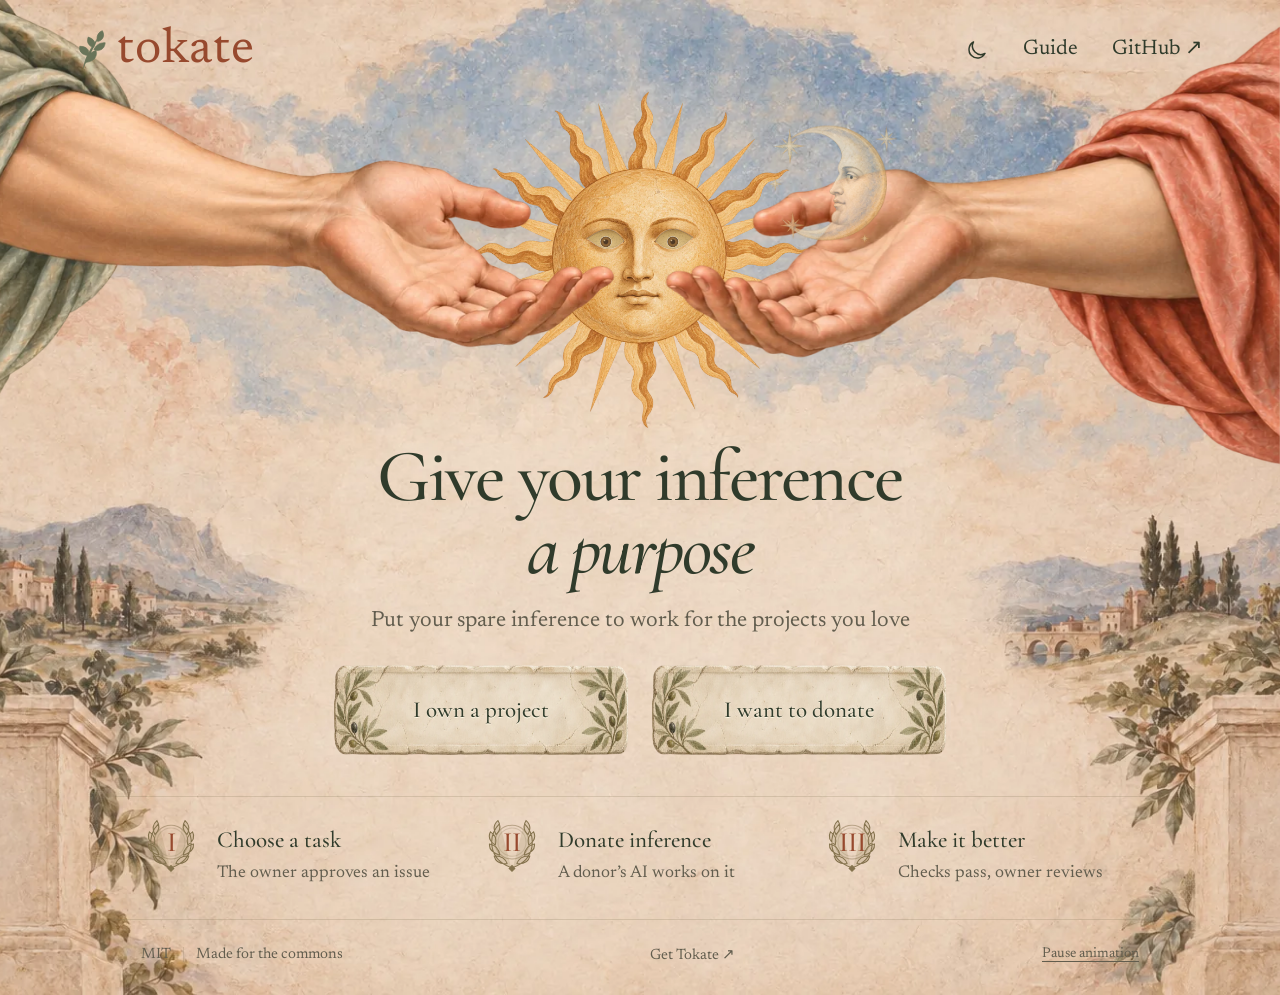
==== commit ff71f29f: "Use more precise inference wording on the website Closes #10" ====
--- a/site/index.html
+++ b/site/index.html
@@ -6,25 +6,25 @@
         <meta name="theme-color" content="#f3e7d4" />
         <meta
             name="description"
-            content="Give your AI usage a purpose, help open-source projects with the AI usage you already have"
-        />
-        <title>Tokate · Give your AI usage a purpose</title>
+            content="Put your spare inference to work for open source."
+        />
+        <title>Tokate · Give your inference a purpose</title>
         <meta property="og:type" content="website" />
         <meta property="og:site_name" content="Tokate" />
         <meta property="og:locale" content="en_US" />
-        <meta property="og:title" content="Tokate · Give your AI usage a purpose" />
-        <meta property="og:description" content="Put your spare AI usage to work for the open-source projects you love." />
+        <meta property="og:title" content="Tokate · Give your inference a purpose" />
+        <meta property="og:description" content="Put your spare inference to work for the open-source projects you love." />
         <meta property="og:url" content="https://tokate.dev/" />
         <meta property="og:image" content="https://tokate.dev/assets/social-card.jpg" />
         <meta property="og:image:type" content="image/jpeg" />
         <meta property="og:image:width" content="1200" />
         <meta property="og:image:height" content="630" />
-        <meta property="og:image:alt" content="Tokate's painted sun held between two hands above the words Give your AI usage a purpose." />
+        <meta property="og:image:alt" content="Tokate's painted sun held between two hands above the words Give your inference a purpose." />
         <meta name="twitter:card" content="summary_large_image" />
-        <meta name="twitter:title" content="Tokate · Give your AI usage a purpose" />
-        <meta name="twitter:description" content="Put your spare AI usage to work for the open-source projects you love." />
+        <meta name="twitter:title" content="Tokate · Give your inference a purpose" />
+        <meta name="twitter:description" content="Put your spare inference to work for the open-source projects you love." />
         <meta name="twitter:image" content="https://tokate.dev/assets/social-card.jpg" />
-        <meta name="twitter:image:alt" content="Tokate's painted sun held between two hands above the words Give your AI usage a purpose." />
+        <meta name="twitter:image:alt" content="Tokate's painted sun held between two hands above the words Give your inference a purpose." />
         <script>
             try {
                 document.documentElement.dataset.theme =
@@ -270,10 +270,10 @@
                 </div>
                 <div class="hero-copy">
                     <h1 id="headline">
-                        Give your AI usage<br /><em>a purpose</em>
+                        Give your inference<br /><em>a purpose</em>
                     </h1>
                     <p>
-                        Put your spare AI usage to work<br
+                        Put your spare inference to work<br
                             class="mobile-break"
                         />
                         for the projects you love
@@ -301,7 +301,7 @@
                 <article>
                     <span class="number">II</span>
                     <div>
-                        <h2>Donate AI usage</h2>
+                        <h2>Donate inference</h2>
                         <p>A donor’s AI works on it</p>
                     </div>
                 </article>
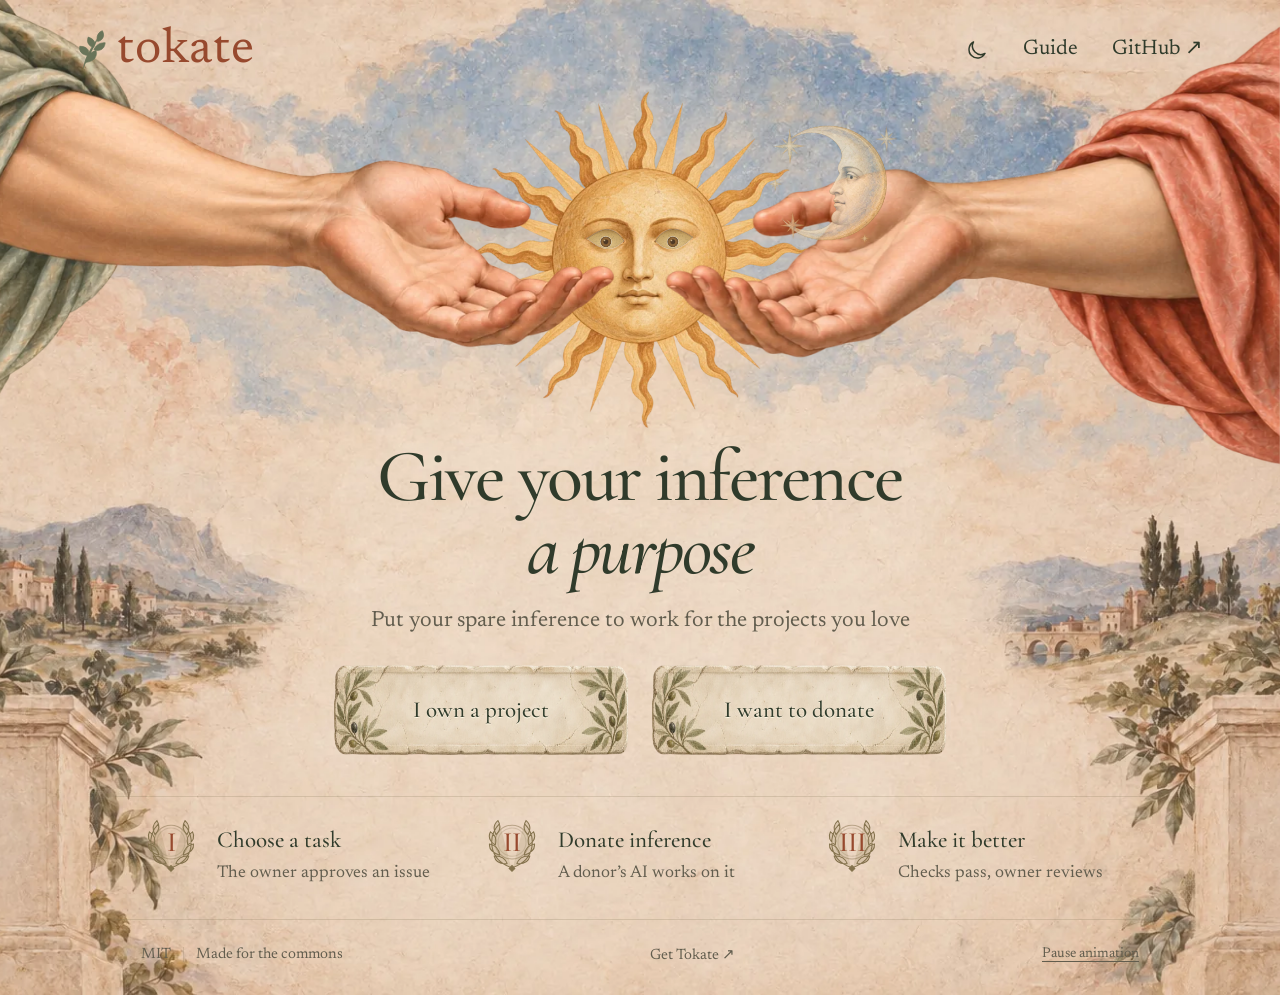
==== commit 28fbba0d: "Preserve original issue 2 candidate for owner review" ====
--- a/site/index.html
+++ b/site/index.html
@@ -112,6 +112,8 @@
                     >
                         <img
                             src="assets/sun.webp"
+                            srcset="assets/sun-500.webp 500w, assets/sun-750.webp 750w, assets/sun.webp 1254w"
+                            sizes="(min-width: 1500px) 24.375vw, (max-width: 600px) 250px, (max-width: 900px) 285px, 340px"
                             alt=""
                             fetchpriority="high"
                             draggable="false"
@@ -226,7 +228,13 @@
                         aria-pressed="false"
                         data-theme="dark"
                     >
-                        <img src="assets/moon.webp" alt="" draggable="false" />
+                        <img
+                            src="assets/moon.webp"
+                            srcset="assets/moon-500.webp 500w, assets/moon-750.webp 750w, assets/moon.webp 1254w"
+                            sizes="(min-width: 1500px) 24.375vw, (max-width: 600px) 250px, (max-width: 900px) 285px, 340px"
+                            alt=""
+                            draggable="false"
+                        />
                         <svg class="eyes" viewBox="0 0 1254 1254" aria-hidden="true">
                             <defs>
                                 <clipPath id="moon-eye">
